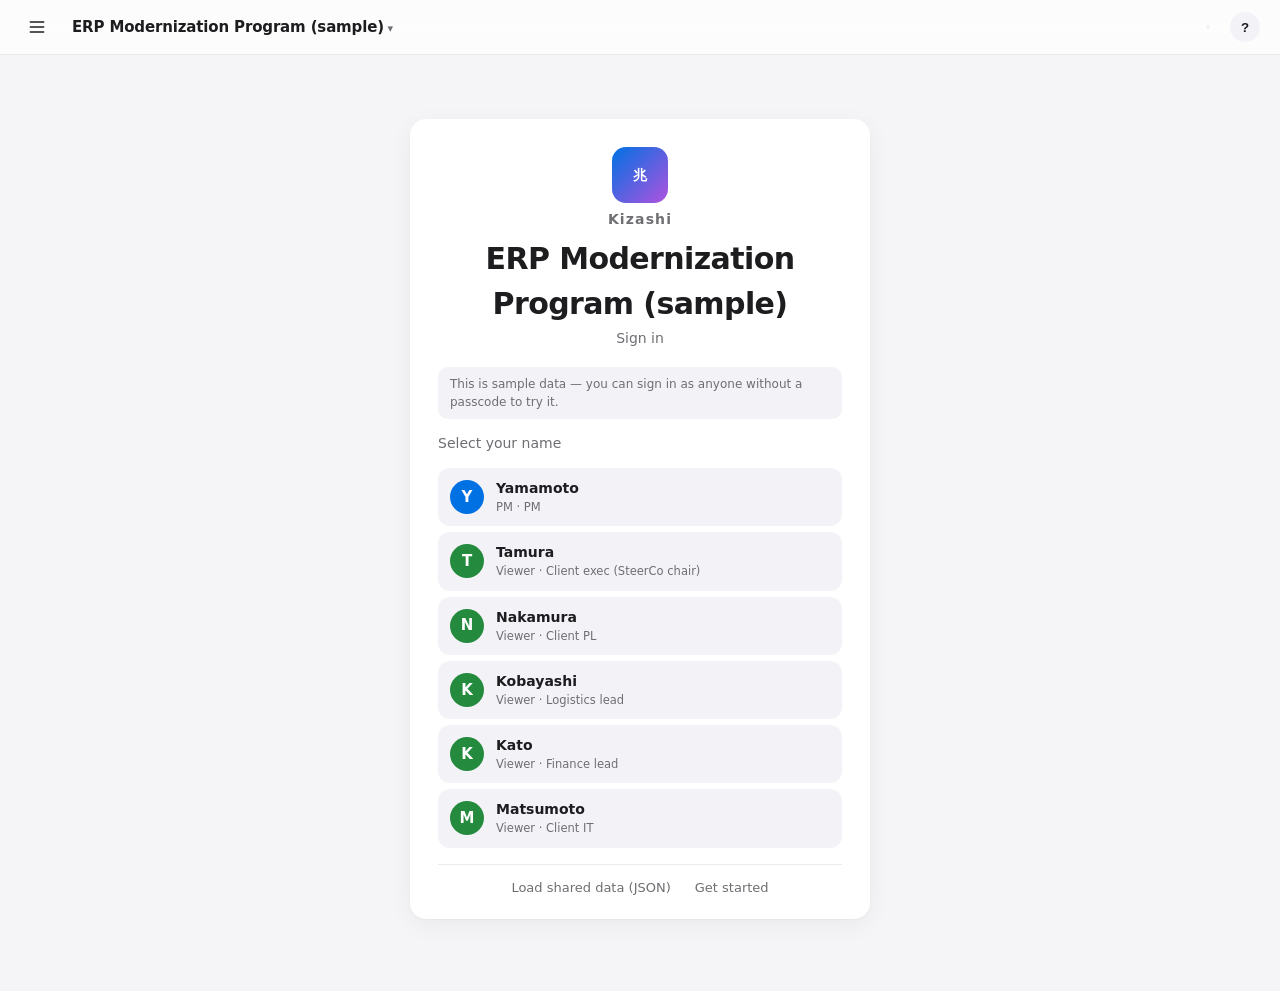
==== index.html @ efd5fbe1 "Initial commit: Kizashi PMO dashboard Single-file PMO tool for early warning, automated status repor" ====
<!doctype html>
<!-- SPDX-License-Identifier: AGPL-3.0-only | Copyright (C) 2026 0kaka | Commercial licensing: see COMMERCIAL.md -->
<html lang="ja">
<head>
<meta charset="utf-8">
<meta name="viewport" content="width=device-width,initial-scale=1">
<title>Kizashi</title>
<link rel="stylesheet" href="assets/app.css">
</head>
<body>
<header>
  <button class="nav-toggle" id="navToggle" aria-label="Menu" aria-pressed="false"><svg viewBox="0 0 24 24" aria-hidden="true"><path d="M4 6h16M4 12h16M4 18h16"/></svg></button>
  <button class="pj-switch" id="pjSwitch" title="">
    <h1 id="pjName">PMO</h1>
    <div class="sub" id="pjSub"></div>
  </button>
  <div class="right">
    <div id="meBox" class="me-box"></div>
    <label class="sub"><span id="scopeLbl"></span><select id="scopeSel"></select></label>
    <label class="sub"><span id="baseLbl"></span><input type="date" id="baseDate"></label>
    <div class="seg" id="langSeg"></div>
    <span id="saveInd" class="save-ind"></span>
    <span id="hdrRag"></span>
    <button class="help-btn" id="helpBtn" title="Help (?)">?</button>
  </div>
</header>
<nav id="tabs"></nav>
<main><div id="pageHead"></div><div id="view"></div></main>
<dialog id="wizard"></dialog>
<div class="toast" id="toast"></div>

<!-- file:// でも動くよう、通常の script で読み込む（順序依存） -->
<script src="js/i18n.js"></script>
<script src="js/core.js"></script>
<script src="js/workspace.js"></script>
<script src="js/sample.js"></script>
<script src="js/ui-common.js"></script>
<script src="js/help.js"></script>
<script src="js/ui-dashboard.js"></script>
<script src="js/ui-phases.js"></script>
<script src="js/ui-tasks.js"></script>
<script src="js/ui-meetings.js"></script>
<script src="js/ui-governance.js"></script>
<script src="js/ui-report.js"></script>
<script src="js/diagram.js"></script>
<script src="js/ui-org.js"></script>
<script src="js/ui-charts.js"></script>
<script src="js/ui-mine.js"></script>
<script src="js/ui-login.js"></script>
<script src="js/ui-wizard.js"></script>
<script src="js/app.js"></script>
</body>
</html>
---- assets/app.css ----
/* SPDX-License-Identifier: AGPL-3.0-only
   Copyright (C) 2026 0kaka
   Commercial licensing: see COMMERCIAL.md */
/* Apple の Human Interface Guidelines を手本にした配色・余白・動き */
:root{
  --bg:#f5f5f7; --panel:#ffffff; --text:#1d1d1f; --muted:#6e6e73; --line:rgba(0,0,0,.08); --soft:#f2f2f7;
  --accent:#0071e3; --accent-soft:rgba(0,113,227,.10); --violet:#af52de;
  --red:#ff3b30; --red-bg:rgba(255,59,48,.10); --amber:#c93400; --amber-bg:rgba(255,149,0,.14); --green:#248a3d; --green-bg:rgba(52,199,89,.14);
  --plan:#d2d2d7; --done:#a1a1a6;
  --glass:rgba(255,255,255,.72); --shadow:0 1px 2px rgba(0,0,0,.04),0 6px 24px rgba(0,0,0,.05); --shadow-hi:0 2px 6px rgba(0,0,0,.06),0 12px 32px rgba(0,0,0,.08);
  --ease:cubic-bezier(.2,.8,.2,1); --r:16px;
}
@media (prefers-color-scheme: dark){
  :root:not([data-theme="light"]){
    --bg:#000; --panel:#1c1c1e; --text:#f5f5f7; --muted:#98989d; --line:rgba(255,255,255,.10); --soft:#2c2c2e;
    --accent:#0a84ff; --accent-soft:rgba(10,132,255,.18); --violet:#bf5af2;
    --red:#ff453a; --red-bg:rgba(255,69,58,.16); --amber:#ff9f0a; --amber-bg:rgba(255,159,10,.16); --green:#30d158; --green-bg:rgba(48,209,88,.16);
    --plan:#3a3a3c; --done:#636366; --glass:rgba(28,28,30,.72); --shadow:0 1px 2px rgba(0,0,0,.4); --shadow-hi:0 8px 28px rgba(0,0,0,.5);
  }
}
:root[data-theme="dark"]{
  --bg:#000; --panel:#1c1c1e; --text:#f5f5f7; --muted:#98989d; --line:rgba(255,255,255,.10); --soft:#2c2c2e;
  --accent:#0a84ff; --accent-soft:rgba(10,132,255,.18); --violet:#bf5af2;
  --red:#ff453a; --red-bg:rgba(255,69,58,.16); --amber:#ff9f0a; --amber-bg:rgba(255,159,10,.16); --green:#30d158; --green-bg:rgba(48,209,88,.16);
  --plan:#3a3a3c; --done:#636366; --glass:rgba(28,28,30,.72); --shadow:0 1px 2px rgba(0,0,0,.4); --shadow-hi:0 8px 28px rgba(0,0,0,.5);
}
*{box-sizing:border-box}
html{-webkit-text-size-adjust:100%}
body{margin:0;background:var(--bg);color:var(--text);font:14px/1.5 -apple-system,BlinkMacSystemFont,"SF Pro Text","Hiragino Sans","Hiragino Kaku Gothic ProN","Yu Gothic UI","Segoe UI",system-ui,sans-serif;-webkit-font-smoothing:antialiased;
  display:grid;grid-template-columns:232px minmax(0,1fr);grid-template-rows:auto 1fr;min-height:100vh}
/* ヘッダー（すりガラス） */
header{grid-column:1/-1;position:sticky;top:0;z-index:20;background:var(--glass);-webkit-backdrop-filter:saturate(180%) blur(20px);backdrop-filter:saturate(180%) blur(20px);
  border-bottom:1px solid var(--line);padding:10px 20px;display:flex;flex-wrap:wrap;gap:8px 18px;align-items:center}
header h1{font-size:15px;margin:0;font-weight:600;letter-spacing:-.01em}
header .sub{color:var(--muted);font-size:12px}
header .right{margin-left:auto;display:flex;gap:10px;align-items:center;flex-wrap:wrap}
header label{display:flex;gap:6px;align-items:center}
#scopeSel{font-weight:600;max-width:220px}
.save-ind{font-size:12px;color:var(--muted);display:inline-flex;align-items:center;gap:6px;min-width:64px;transition:color .3s}
.save-ind .dot{width:7px;height:7px;border-radius:50%;background:var(--green);transition:transform .3s var(--ease)}
.save-ind.flash{color:var(--green)} .save-ind.flash .dot{transform:scale(1.6)}
/* サイドバー */
nav{position:sticky;top:57px;align-self:start;height:calc(100vh - 57px);overflow:auto;padding:16px 10px;display:flex;flex-direction:column;gap:2px}
nav button{display:flex;align-items:center;gap:10px;background:none;border:0;border-radius:10px;padding:8px 12px;color:var(--text);font:inherit;font-size:13.5px;cursor:pointer;text-align:left;transition:background .2s var(--ease),color .2s}
nav button:hover{background:var(--line)}
nav button.on{background:var(--accent);color:#fff;font-weight:600}
nav .ico{width:19px;height:19px;flex:none;fill:none;stroke:currentColor;stroke-width:1.7;stroke-linecap:round;stroke-linejoin:round;opacity:.85}
nav .lbl{flex:1}
nav .cnt{min-width:20px;padding:0 6px;border-radius:10px;background:var(--red);color:#fff;font-size:11px;font-weight:600;line-height:20px;text-align:center}
nav .cnt.warn{background:#ff9500}
nav button.on .cnt{background:rgba(255,255,255,.25)}
main{padding:8px 28px 48px;min-width:0;max-width:1320px}
/* 大見出し（今どこで何をしているか） */
#pageHead{padding:18px 0 14px}
.crumb{font-size:12px;color:var(--muted);display:flex;gap:6px;align-items:center;flex-wrap:wrap}
.crumb .sep{opacity:.5}
.large-title{font-size:30px;font-weight:700;letter-spacing:-.02em;margin:2px 0 2px}
.lead{margin:0;color:var(--muted);font-size:14px}
/* 動き：画面切替時だけ、上から順にふわっと出す */
@keyframes fadeUp{from{opacity:0;transform:translateY(10px)}to{opacity:1;transform:none}}
@keyframes growX{from{transform:scaleX(0)}to{transform:scaleX(1)}}
@keyframes pop{from{opacity:0;transform:scale(.92)}to{opacity:1;transform:none}}
#pageHead.animate>*{animation:fadeUp .45s var(--ease) both}
#pageHead.animate>*:nth-child(2){animation-delay:.03s} #pageHead.animate>*:nth-child(3){animation-delay:.06s}
#view.animate>*{animation:fadeUp .5s var(--ease) both}
#view.animate>*:nth-child(2){animation-delay:.06s} #view.animate>*:nth-child(3){animation-delay:.12s} #view.animate>*:nth-child(4){animation-delay:.18s}
#view.animate>*:nth-child(5){animation-delay:.24s} #view.animate>*:nth-child(n+6){animation-delay:.3s}
#view.animate .kpis>.card{animation:fadeUp .5s var(--ease) both}
#view.animate .kpis>.card:nth-child(2){animation-delay:.04s} #view.animate .kpis>.card:nth-child(3){animation-delay:.08s} #view.animate .kpis>.card:nth-child(4){animation-delay:.12s}
#view.animate .kpis>.card:nth-child(5){animation-delay:.16s} #view.animate .kpis>.card:nth-child(6){animation-delay:.2s} #view.animate .kpis>.card:nth-child(n+7){animation-delay:.24s}
#view.animate .track .ac,#view.animate .track .pl{transform-origin:left;animation:growX .9s var(--ease) both .15s}
@media (prefers-reduced-motion: reduce){*,*::before,*::after{animation:none!important;transition:none!important}}
/* 基本部品 */
.grid{display:grid;gap:16px}
.kpis{grid-template-columns:repeat(auto-fit,minmax(160px,1fr))}
.two{grid-template-columns:repeat(auto-fit,minmax(min(100%,420px),1fr))}
.card{background:var(--panel);border-radius:var(--r);padding:18px 20px;min-width:0;box-shadow:var(--shadow);transition:box-shadow .25s var(--ease),transform .25s var(--ease)}
.card h2{font-size:15px;margin:0 0 12px;font-weight:600;letter-spacing:-.01em}
.card h3{font-size:13px;margin:20px 0 8px;padding-top:14px;border-top:1px solid var(--line);font-weight:600}
.hint{font-weight:400;color:var(--muted);font-size:12px;margin-left:6px}
.small{font-size:12px}
.clickable{cursor:pointer} .clickable:hover{box-shadow:var(--shadow-hi);transform:translateY(-2px)}
.kpi .lbl{color:var(--muted);font-size:12px;font-weight:500}
.kpi .val{font-size:30px;font-weight:700;letter-spacing:-.02em;line-height:1.15;margin-top:6px;font-variant-numeric:tabular-nums}
.kpi .val small{font-size:14px;font-weight:500;color:var(--muted)}
.kpi .note{font-size:12px;color:var(--muted);margin-top:4px}
.banner{display:flex;align-items:center;gap:12px;flex-wrap:wrap;background:linear-gradient(135deg,var(--accent-soft),transparent);font-weight:500}
.banner .btn{margin-left:auto}
.rag{display:inline-flex;align-items:center;gap:6px;padding:3px 11px;border-radius:999px;font-weight:600;font-size:13px}
.rag::before{content:"";width:8px;height:8px;border-radius:50%;background:currentColor}
.rag.R{color:var(--red);background:var(--red-bg)} .rag.A{color:var(--amber);background:var(--amber-bg)} .rag.G{color:var(--green);background:var(--green-bg)}
.kpi .val .rag{font-size:20px;padding:5px 15px}
.sev{display:inline-block;padding:1px 8px;border-radius:6px;font-size:11.5px;font-weight:600;white-space:nowrap}
.sev.H{color:var(--red);background:var(--red-bg)} .sev.M{color:var(--amber);background:var(--amber-bg)} .sev.L{color:var(--muted);background:var(--soft)}
.tag{display:inline-block;padding:1px 8px;border-radius:6px;font-size:11px;background:var(--accent-soft);color:var(--accent);white-space:nowrap}
.tag.common{background:var(--soft);color:var(--muted)}
.gate{display:inline-block;padding:1px 8px;border-radius:6px;font-size:11px;font-weight:600;white-space:nowrap}
.gate.notyet{background:var(--soft);color:var(--muted)} .gate.review{background:var(--amber-bg);color:var(--amber)} .gate.approved{background:var(--green-bg);color:var(--green)}
.st{font-size:11px;font-weight:600} .st.planned{color:var(--accent)} .st.done{color:var(--green)} .st.cancelled{color:var(--muted);text-decoration:line-through}
.red{color:var(--red)} .amber{color:var(--amber)} .green{color:var(--green)} .muted{color:var(--muted)}
.link{color:var(--accent);cursor:pointer} .link:hover{text-decoration:underline}
.scroll-x{overflow-x:auto;max-width:100%}
table{border-collapse:collapse;width:100%;font-size:13px}
th,td{border-bottom:1px solid var(--line);padding:7px 8px;text-align:left;vertical-align:middle}
th{color:var(--muted);font-weight:500;font-size:12px;white-space:nowrap}
tr{transition:background .15s} tbody tr:hover,table tr:hover td{background:rgba(127,127,127,.04)}
td.num,th.num{text-align:right}
tr.sel td{background:var(--accent-soft)}
tr.row-contract td:first-child{box-shadow:inset 3px 0 0 var(--violet)}
td.cell-late input,td.cell-late select{border-color:var(--red);box-shadow:0 0 0 1px var(--red) inset}
input,select,textarea{font:inherit;color:var(--text);background:var(--panel);border:1px solid var(--line);border-radius:8px;padding:5px 8px;transition:border-color .15s,box-shadow .15s}
input:focus,select:focus,textarea:focus{outline:none;border-color:var(--accent);box-shadow:0 0 0 3px var(--accent-soft)}
textarea{width:100%;min-height:60px;resize:vertical}
.mono{font-family:ui-monospace,"SF Mono","Cascadia Mono",Consolas,monospace;font-size:12.5px;line-height:1.55}
table input,table select,table textarea{padding:4px 6px;font-size:13px;border-color:transparent;background:transparent}
table input:hover,table select:hover{border-color:var(--line)}
table input[type=date]{min-width:128px}
table input.w-s{min-width:84px} table input.w-xs{min-width:56px}
table input[type=checkbox]{width:auto}
.btn{font:inherit;font-size:13px;font-weight:500;padding:7px 14px;border-radius:980px;border:0;background:var(--soft);color:var(--text);cursor:pointer;white-space:nowrap;transition:transform .12s var(--ease),background .2s,filter .2s}
.btn:hover{filter:brightness(.96)} .btn:active{transform:scale(.97)} .btn:disabled{opacity:.4;cursor:default}
.btn.primary{background:var(--accent);color:#fff}
.btn.danger{color:var(--red)}
.btn.ghost{background:none;color:var(--muted);padding:3px 8px}
.chip{font:inherit;font-size:12px;border:1px dashed var(--muted);background:none;color:var(--text);border-radius:980px;padding:3px 10px;cursor:pointer;margin:2px}
.chip:hover{border-style:solid;border-color:var(--accent);color:var(--accent)}
.seg{display:inline-flex;background:var(--soft);border-radius:9px;padding:2px;gap:2px}
.seg button{font:inherit;font-size:12.5px;border:0;background:none;color:var(--text);padding:4px 12px;cursor:pointer;border-radius:7px;transition:background .2s,box-shadow .2s}
.seg button.on{background:var(--panel);box-shadow:0 1px 3px rgba(0,0,0,.12);font-weight:600}
.bar{display:flex;flex-wrap:wrap;gap:8px;align-items:center;margin-bottom:12px}
.bar .sp{flex:1}
.phase-row{display:grid;grid-template-columns:150px 1fr 140px;gap:12px;align-items:center;padding:8px 0;border-bottom:1px solid var(--line)}
.phase-row:last-child{border-bottom:0}
.phase-row .nm{font-weight:600;font-size:13px;min-width:0;overflow:hidden;text-overflow:ellipsis}
.phase-row .nm small{display:block;color:var(--muted);font-weight:400;font-size:11px}
.track{position:relative;height:10px;background:var(--soft);border-radius:5px;overflow:hidden}
.track.big{height:10px}
.track .pl{position:absolute;inset:0 auto 0 0;background:var(--plan);border-radius:5px}
.track .ac{position:absolute;top:0;bottom:0;left:0;border-radius:5px;background:var(--accent)}
.track .ac2{position:absolute;top:0;bottom:0;background:#ff9500;opacity:.6}
.readiness{margin-top:10px;display:grid;gap:6px}
.phase-row .fig{font-size:12px;text-align:right;white-space:nowrap;font-variant-numeric:tabular-nums}
.legend{display:flex;gap:14px;font-size:12px;color:var(--muted);flex-wrap:wrap;margin-top:10px}
.legend i{display:inline-block;width:10px;height:10px;border-radius:3px;margin-right:5px;vertical-align:-1px}
.legend i.dot-red{border-radius:50%;background:var(--red)}
.alert-list{list-style:none;margin:0;padding:0}
.alert-list li{display:flex;gap:10px;padding:10px 0;border-bottom:1px solid var(--line);align-items:flex-start}
.alert-list li:last-child{border-bottom:0}
.alert-list .t{font-weight:600}
.alert-list .d{color:var(--muted);font-size:12px}
.date-chip{min-width:54px;text-align:center;font-weight:700;font-size:15px;line-height:1.2;padding:6px;border-radius:10px;background:var(--accent-soft);color:var(--accent)}
.date-chip small{display:block;font-weight:500;font-size:11px}
.date-chip.done{background:var(--green-bg);color:var(--green)} .date-chip.cancelled{background:var(--soft);color:var(--muted)}
.phase-head .ph-title{display:flex;gap:10px;align-items:center;flex-wrap:wrap}
.phase-head .code{font-weight:800;font-size:20px;color:var(--accent)}
.ph-meta{display:flex;flex-wrap:wrap;gap:6px 24px;margin-top:8px;font-size:13px}
.ph-meta .muted{font-size:12px;margin-right:4px}
/* 会議 */
.mtg-layout{display:grid;grid-template-columns:minmax(280px,380px) 1fr;gap:16px;align-items:start}
.mlist{list-style:none;margin:0;padding:0;max-height:640px;overflow:auto}
.mlist li{display:flex;gap:10px;padding:9px;border-radius:12px;cursor:pointer;transition:background .2s}
.mlist li:hover{background:var(--soft)}
.mlist li.on{background:var(--accent-soft)}
.mlist .t{font-weight:600;font-size:13px}
.mlist .d{font-size:11.5px;color:var(--muted);margin:2px 0}
.mtg-detail{position:sticky;top:72px}
.steps{display:flex;gap:6px;flex-wrap:wrap;margin:6px 0 4px}
.steps span{font-size:12px;padding:4px 11px;border-radius:999px;background:var(--soft);color:var(--muted);transition:all .3s var(--ease)}
.steps span.ok{background:var(--green-bg);color:var(--green);font-weight:600}
.steps span.ok::after{content:" ✓"}
.req{color:var(--red);font-size:11px}
/* フォーム */
.form-grid{display:grid;grid-template-columns:repeat(auto-fit,minmax(200px,1fr));gap:12px 16px}
.form-grid.one{grid-template-columns:1fr}
.form-grid label,.lbl-block{display:flex;flex-direction:column;gap:5px;font-size:12px;color:var(--muted);font-weight:500}
.form-grid input,.form-grid select{font-size:14px;padding:7px 10px}
/* ガバナンス */
.gov-list{display:grid;gap:10px}
details.gov summary,details.card summary{cursor:pointer;display:flex;gap:10px;align-items:center;flex-wrap:wrap;list-style:none}
details summary::-webkit-details-marker{display:none}
details.gov summary::before,details.card summary::before{content:"›";color:var(--muted);font-size:18px;line-height:1;transition:transform .25s var(--ease)}
details[open] summary::before{transform:rotate(90deg)}
details[open]>*:not(summary){animation:fadeUp .35s var(--ease) both}
details.gov.agreed{box-shadow:inset 4px 0 0 var(--green),var(--shadow)} details.gov.draft{box-shadow:inset 4px 0 0 #ff9500,var(--shadow)}
.gstat{font-size:11px;font-weight:600;padding:1px 8px;border-radius:6px}
.gstat.agreed{background:var(--green-bg);color:var(--green)} .gstat.draft{background:var(--amber-bg);color:var(--amber)} .gstat.notset{background:var(--soft);color:var(--muted)}
pre.rule{white-space:pre-wrap;font:12.5px/1.6 ui-monospace,"SF Mono",Consolas,monospace;background:var(--soft);padding:12px;border-radius:10px;margin:10px 0 0}
.filename{display:flex;gap:8px;align-items:center;margin-top:12px;flex-wrap:wrap}
.filename code{flex:1;min-width:0;word-break:break-all;background:var(--soft);padding:9px 12px;border-radius:10px;font-size:13px}
/* 体制図（グラフ） */
.org-canvas{position:relative}
.lane{stroke:none} .lane-client{fill:var(--green-bg);opacity:.55} .lane-us{fill:var(--accent-soft);opacity:.6} .lane-vendor{fill:var(--amber-bg);opacity:.55} .lane-other{fill:var(--soft)}
.lane-name{font-size:12.5px;font-weight:700;letter-spacing:.04em}
.level-line{stroke:var(--line);stroke-dasharray:2 4}
.level-name{font-size:12px;font-weight:700;fill:var(--text)} .level-sub{font-size:10.5px;fill:var(--muted)}
.edge{fill:none;transition:opacity .25s var(--ease),stroke-width .2s}
.edge.report{stroke:var(--muted);stroke-width:1.6;opacity:.7}
.edge.peer{stroke:var(--violet);stroke-width:1.6;stroke-dasharray:5 4;opacity:.8}
.org-arrowhead{fill:var(--muted)}
.org-node{cursor:pointer;transition:opacity .25s var(--ease)}
.org-node .org-card{fill:var(--panel);stroke:var(--line);stroke-width:1;filter:drop-shadow(0 2px 6px rgba(0,0,0,.08));transition:stroke .2s,stroke-width .2s}
.org-node:hover .org-card{stroke:var(--accent);stroke-width:1.5}
.org-node.on .org-card{stroke:var(--accent);stroke-width:2.5}
.org-node.me .org-card{stroke:var(--violet);stroke-width:1.5}
.org-node.dim{opacity:.3}
.org-svg.hl .org-node:not(.rel){opacity:.22} .org-svg.hl .edge:not(.rel){opacity:.08} .org-svg.hl .edge.rel{opacity:1;stroke-width:2.4}
.org-ini{font-size:13px;font-weight:700;fill:#fff}
.org-name{font-size:13px;font-weight:600;fill:var(--text)}
.org-role{font-size:10.5px;fill:var(--muted)}
.org-access{font-size:10px;font-weight:700;fill:var(--muted)} .org-access.pm{fill:var(--accent)} .org-access.pmo{fill:var(--violet)} .org-access.lead{fill:var(--green)}
.load-bg{fill:var(--soft)} .load-fg{fill:var(--accent);transition:width .6s var(--ease)} .load-fg.heavy{fill:var(--red)}
.org-alert{fill:var(--red);stroke:var(--panel);stroke-width:2} .org-alert-n{fill:#fff;font-size:10.5px;font-weight:700}
.org-svg.anim .edge{animation:fadeUp .6s var(--ease) both .3s}
.missing{margin-top:12px;padding-top:10px;border-top:1px solid var(--line)}
.org-drawer{position:fixed;top:64px;right:16px;bottom:16px;width:min(360px,calc(100vw - 32px));overflow:auto;z-index:30;transform:translateX(calc(100% + 24px));transition:transform .4s var(--ease);pointer-events:none}
.org-drawer.open{transform:none;pointer-events:auto}
.org-drawer .card{box-shadow:var(--shadow-hi);min-height:100%}
.hold-list{list-style:none;margin:0;padding:0}
.hold-list li{display:flex;gap:8px;align-items:center;padding:7px 0;border-bottom:1px solid var(--line);font-size:13px}
.peers{max-height:160px;overflow:auto}
/* はじめかた */
dialog#wizard{border:0;border-radius:20px;padding:0;width:min(640px,calc(100vw - 32px));background:var(--panel);color:var(--text);box-shadow:0 24px 64px rgba(0,0,0,.25)}
dialog#wizard[open]{animation:pop .35s var(--ease)}
dialog::backdrop{background:rgba(0,0,0,.3);-webkit-backdrop-filter:blur(6px);backdrop-filter:blur(6px)}
.wz{padding:22px 24px}
.wz-head{display:flex;align-items:center} .wz-head h2{margin:0;font-size:20px;flex:1}
.wz-steps{display:flex;gap:6px;margin:14px 0 6px}
.wz-steps span{flex:1;font-size:12px;padding:6px 10px;border-radius:9px;background:var(--soft);color:var(--muted);transition:all .3s var(--ease)}
.wz-steps span.on{background:var(--accent);color:#fff;font-weight:600} .wz-steps span.ok{background:var(--green-bg);color:var(--green)}
.wz-body{min-height:260px;animation:fadeUp .35s var(--ease)}
.wz-foot{display:flex;gap:8px;align-items:center;margin-top:16px}
.wz-foot .sp{flex:1}
.tpl-grid{display:grid;grid-template-columns:repeat(auto-fit,minmax(130px,1fr));gap:8px}
.tpl{font:inherit;text-align:left;display:flex;flex-direction:column;gap:4px;padding:12px;border-radius:12px;border:2px solid var(--line);background:var(--panel);color:var(--text);cursor:pointer;transition:border-color .2s,transform .15s var(--ease)}
.tpl:hover{transform:translateY(-1px)} .tpl.on{border-color:var(--accent);background:var(--accent-soft)}
.tpl small{color:var(--muted);font-size:11px}
.wz-summary{display:grid;gap:8px;background:var(--soft);border-radius:12px;padding:12px 14px}
.wz-summary div{display:flex;flex-direction:column}
.wz-will{margin:12px 0 0;padding-left:20px;color:var(--text)}
.wz-will li{margin:3px 0}
/* SVG（ガント・推移） */
svg text{font-family:inherit}
.g-label{fill:var(--text);font-size:11px} .g-phase{fill:var(--muted);font-size:10px}
.g-tick{fill:var(--muted);font-size:11px} .g-grid{stroke:var(--line);stroke-width:1}
.g-band{fill:var(--soft);opacity:.6}
.g-track{fill:var(--plan);opacity:.55} .g-base{fill:none;stroke:var(--muted);stroke-dasharray:3 2;stroke-width:1}
.g-fill{fill:var(--accent)} .g-fill.H{fill:var(--red)} .g-fill.M{fill:#ff9500} .g-fill.done{fill:var(--done)}
.g-ms{fill:var(--accent)} .g-ms.H{fill:var(--red)} .g-ms.M{fill:#ff9500} .g-ms.done{fill:var(--done)}
.g-today{stroke:var(--red);stroke-width:1.5;stroke-dasharray:4 3}
.g-todaylbl{fill:var(--red);font-size:11px;font-weight:700}
.g-contract{stroke:var(--violet);stroke-width:2.5}
.c-line{fill:none;stroke:var(--accent);stroke-width:2.5;stroke-linejoin:round} .c-dot{fill:var(--accent)}
.c-ref{stroke:var(--muted);stroke-dasharray:4 3} .c-amber{stroke:#ff9500;stroke-dasharray:4 3} .c-red{stroke:var(--red);stroke-dasharray:4 3}
.c-lbl{fill:var(--muted);font-size:11px} .c-val{fill:var(--text);font-size:11px;font-weight:700}
/* レポート */
.report{background:var(--panel);border-radius:var(--r);box-shadow:var(--shadow);padding:28px 32px}
.report h1{font-size:22px;margin:0 0 10px;letter-spacing:-.01em}
.report h2{font-size:16px;margin:24px 0 8px;padding-left:10px;border-left:3px solid var(--accent)}
.report ul{margin:6px 0;padding-left:20px}
.report table{margin:6px 0}
.report p{margin:6px 0}
.empty{color:var(--muted);padding:14px 0}
.toast{position:fixed;bottom:24px;left:50%;transform:translate(-50%,12px);background:var(--glass);-webkit-backdrop-filter:blur(20px);backdrop-filter:blur(20px);color:var(--text);
  box-shadow:var(--shadow-hi);padding:10px 18px;border-radius:999px;font-size:13px;font-weight:500;opacity:0;transition:opacity .25s,transform .35s var(--ease);pointer-events:none;z-index:50}
.toast.on{opacity:1;transform:translate(-50%,0)}
.chk{display:inline-flex;gap:6px;align-items:center;font-size:13px}
/* ロール・自分の仕事 */
.me-sw select{font-weight:600}
input.ro,select.ro,textarea.ro{opacity:.75;cursor:not-allowed;border-color:transparent;background:transparent;box-shadow:none;-webkit-appearance:none;appearance:none}
.ro-note{font-size:12px;color:var(--muted);background:var(--soft);border-radius:10px;padding:8px 12px;margin-bottom:14px}
.hello{display:flex;align-items:center;gap:16px}
.avatar{width:52px;height:52px;border-radius:50%;background:linear-gradient(135deg,var(--accent),var(--violet));color:#fff;font-size:22px;font-weight:700;display:grid;place-items:center;flex:none}
.hello-name{font-size:20px;font-weight:700;letter-spacing:-.01em}
.hello-count{text-align:center;display:flex;flex-direction:column} .hello-count b{font-size:30px;line-height:1}
.todo-list{list-style:none;margin:0;padding:0}
.todo-list li{display:flex;gap:10px;align-items:center;padding:10px 8px;border-radius:10px;cursor:pointer;transition:background .2s}
.todo-list li:hover{background:var(--soft)} .todo-list li span:nth-child(2){flex:1} .todo-list .go{color:var(--muted);font-size:18px}
.prog{display:flex;align-items:center;gap:8px;min-width:180px} .prog span{font-size:12px;width:36px;text-align:right;font-variant-numeric:tabular-nums}
input.range{padding:0;accent-color:var(--accent);flex:1}
.phase-checks{display:flex;flex-direction:column;gap:4px;color:var(--text);font-weight:400}
table.matrix td.c,table.matrix th.c{text-align:center} table.matrix .me{background:var(--accent-soft)}
.mk.y{color:var(--green)} .mk.p{color:#ff9500} .mk.n{color:var(--muted)}
/* ログイン */
body.locked{grid-template-columns:1fr} body.locked nav{display:none} body.locked header .right label,body.locked #saveInd{display:none}
.login-wrap{min-height:calc(100vh - 140px);display:grid;place-items:center;padding:24px 0}
.card.login{width:min(460px,100%);padding:28px 28px 18px}
.login-logo{width:56px;height:56px;margin:0 auto 10px;border-radius:14px;background:linear-gradient(135deg,var(--accent),var(--violet));color:#fff;font-weight:800;display:grid;place-items:center;letter-spacing:.02em}
.people{display:grid;gap:6px;max-height:380px;overflow:auto}
.person{font:inherit;display:flex;align-items:center;gap:12px;padding:10px 12px;border-radius:12px;border:0;background:var(--soft);color:var(--text);cursor:pointer;text-align:left;transition:transform .15s var(--ease),background .2s}
.person:hover{background:var(--accent-soft);transform:translateY(-1px)}
.person .pn{flex:1;display:flex;flex-direction:column} .person .pn small{color:var(--muted);font-size:11.5px}
.avatar.sm{width:34px;height:34px;font-size:15px} .avatar.xs{width:24px;height:24px;font-size:12px}
.who{display:flex;align-items:center;gap:12px;margin-bottom:14px}
.lg-form{display:grid;gap:12px} .lg-form input{font-size:16px;padding:10px 12px}
.need{background:var(--amber-bg);color:var(--amber);padding:10px 12px;border-radius:10px;font-size:13px}
.login-foot{display:flex;justify-content:center;gap:8px;margin-top:16px;border-top:1px solid var(--line);padding-top:10px;flex-wrap:wrap}
.me-box{display:flex;align-items:center;gap:8px}
.me-name{display:flex;flex-direction:column;font-size:12.5px;font-weight:600;line-height:1.2} .me-name small{font-size:11px;color:var(--muted);font-weight:500}
.login-state{font-size:12px;margin-top:8px;padding:6px 10px;border-radius:8px;background:var(--soft);color:var(--muted)}
.login-state.set{background:var(--green-bg);color:var(--green)} .login-state.invited{background:var(--amber-bg);color:var(--amber)}
/* 図の切り替え・フロー */
.ov-bar{display:flex;gap:10px;align-items:flex-start;margin-bottom:14px;flex-wrap:wrap}
.ov-chips{display:flex;gap:6px;flex-wrap:wrap;flex:1;position:relative}
.ov{font:inherit;font-size:13px;display:inline-flex;align-items:center;gap:6px;padding:7px 14px;border-radius:980px;border:0;background:var(--panel);color:var(--text);box-shadow:var(--shadow);cursor:pointer;transition:transform .15s var(--ease),background .2s,color .2s}
.ov:hover{transform:translateY(-1px)} .ov.on{background:var(--accent);color:#fff;font-weight:600}
.ov .ov-i{opacity:.7;font-size:12px} .ov.add{background:none;box-shadow:none;border:1px dashed var(--muted);color:var(--muted)} .ov.members{background:var(--soft)} .ov.members.on{background:var(--accent)}
.pop{position:absolute;z-index:40;margin-top:40px;background:var(--panel);border-radius:14px;box-shadow:var(--shadow-hi);padding:6px;display:grid;min-width:280px;animation:pop .25s var(--ease)}
.pop button{font:inherit;text-align:left;border:0;background:none;color:var(--text);padding:10px 12px;border-radius:10px;cursor:pointer;display:flex;flex-direction:column;gap:2px;font-weight:600}
.pop button:hover{background:var(--soft)} .pop small{font-weight:400;color:var(--muted);font-size:11.5px}
.flow{display:flex;align-items:stretch;gap:0;overflow-x:auto;padding:6px 2px 12px}
.flow-step{flex:1 1 170px;min-width:150px;max-width:240px;background:var(--soft);border-radius:16px;padding:14px;cursor:pointer;border:2px solid transparent;transition:border-color .2s,transform .2s var(--ease),box-shadow .2s;display:flex;flex-direction:column;gap:8px}
.flow-step:hover{transform:translateY(-2px);box-shadow:var(--shadow-hi)} .flow-step.on{border-color:var(--accent);background:var(--panel)}
.flow.anim .flow-step{animation:fadeUp .5s var(--ease) both;animation-delay:var(--d)}
.flow-arrow{flex:0 0 34px;display:grid;place-items:center} .flow-arrow svg{width:28px;height:16px;fill:none;stroke:var(--muted);stroke-width:1.8;stroke-linecap:round;stroke-linejoin:round}
.flow-no{font-size:10.5px;font-weight:700;letter-spacing:.06em;color:var(--accent)} .flow-no.big{font-size:18px;width:32px;height:32px;border-radius:50%;background:var(--accent);color:#fff;display:grid;place-items:center;letter-spacing:0}
.flow-label{font-weight:700;font-size:14px;line-height:1.35}
.flow-people{display:flex;flex-direction:column;gap:5px}
.pchip{font:inherit;font-size:12.5px;display:flex;align-items:center;gap:7px;padding:5px 9px 5px 5px;border-radius:999px;border:0;background:var(--panel);color:var(--text);cursor:pointer;text-align:left;box-shadow:0 1px 2px rgba(0,0,0,.06);transition:box-shadow .2s}
.pchip:hover{box-shadow:0 0 0 2px var(--accent)} .pchip small{color:var(--muted);font-size:10.5px;margin-left:auto;padding-left:6px}
.pchip.empty{color:var(--muted);padding:5px 10px;cursor:default;background:transparent;border:1px dashed var(--plan);box-shadow:none}
.flow-note{font-size:11.5px;color:var(--muted);border-top:1px solid var(--line);padding-top:6px}
.login-dot{display:inline-block;width:9px;height:9px;border-radius:50%;background:var(--plan)} .login-dot.set{background:var(--green)} .login-dot.invited{background:#ff9500}
/* タスク：一覧・カンバン・Backlog */
.prio{display:inline-block;width:9px;height:9px;border-radius:50%;flex:none} .prio.H{background:var(--red)} .prio.M{background:#ff9500} .prio.L{background:var(--plan)}
.tname{display:flex;align-items:center;gap:6px} .ms{color:var(--accent)}
.carry{font-size:11px;font-weight:700;color:var(--violet);background:rgba(175,82,222,.12);border-radius:6px;padding:0 6px;white-space:nowrap}
.disp{font-size:11px;font-weight:600;border-radius:6px;padding:1px 7px;white-space:nowrap;margin-right:4px} .disp.hold{background:var(--amber-bg);color:var(--amber)} .disp.backlog{background:var(--soft);color:var(--muted)} .disp.dropped{background:var(--soft);color:var(--muted);text-decoration:line-through}
.disp-sel{font-size:12px;max-width:120px}
table.tasks tr.closed td{opacity:.55} table.tasks tr.held td:first-child{box-shadow:inset 3px 0 0 #ff9500}
.st-sel{font-weight:600} .st-active{color:var(--accent)} .st-check{color:var(--violet)} .st-approval{color:var(--amber)} .st-closed{color:var(--green)}
.btn.sm{padding:3px 10px;font-size:12px}
.kanban{display:grid;grid-template-columns:repeat(5,minmax(200px,1fr));gap:12px;overflow-x:auto;padding-bottom:6px}
.klane{background:var(--soft);border-radius:16px;padding:10px;min-height:320px;transition:background .2s,box-shadow .2s}
.klane.over{background:var(--accent-soft);box-shadow:inset 0 0 0 2px var(--accent)}
.klane header{display:flex;align-items:center;gap:8px;font-weight:700;font-size:13px;padding:4px 4px 10px}
.kdot{width:9px;height:9px;border-radius:50%} .kdot.todo{background:var(--plan)} .kdot.active{background:var(--accent)} .kdot.check{background:var(--violet)} .kdot.approval{background:#ff9500} .kdot.closed{background:var(--green)}
.kcount{margin-left:auto;font-size:12px;color:var(--muted);font-weight:600}
.klist{display:flex;flex-direction:column;gap:8px}
.kcard{background:var(--panel);border-radius:12px;padding:10px 11px;box-shadow:0 1px 2px rgba(0,0,0,.06),0 2px 8px rgba(0,0,0,.04);cursor:grab;transition:transform .15s var(--ease),box-shadow .2s;display:flex;flex-direction:column;gap:6px}
.kcard:hover{transform:translateY(-1px);box-shadow:var(--shadow-hi)} .kcard.dragging{opacity:.4} .kcard[draggable="false"]{cursor:default}
.kcard.sev-H{box-shadow:inset 3px 0 0 var(--red),0 1px 2px rgba(0,0,0,.06)} .kcard.sev-M{box-shadow:inset 3px 0 0 #ff9500,0 1px 2px rgba(0,0,0,.06)} .kcard.held{opacity:.8}
#view.animate .kcard{animation:fadeUp .4s var(--ease) both}
.kc-top{display:flex;align-items:center;gap:6px;font-size:11px} .kc-st{color:var(--muted);margin-left:auto}
.tag.k-study{background:rgba(175,82,222,.12);color:var(--violet)} .tag.k-dev{background:var(--accent-soft);color:var(--accent)} .tag.k-doc{background:var(--green-bg);color:var(--green)} .tag.k-general{background:var(--soft);color:var(--muted)}
.kc-name{font-weight:600;font-size:13px;line-height:1.35}
.kc-hold{font-size:11.5px;color:var(--amber);background:var(--amber-bg);border-radius:6px;padding:3px 6px}
.kc-foot{display:flex;align-items:center;gap:6px}
.kc-act{display:flex;justify-content:flex-end}
.kempty{font-size:12px;color:var(--muted);text-align:center;padding:16px 0}
.kquick{width:100%;font-size:13px;padding:8px 10px;border-radius:10px;border:1px dashed var(--plan);background:var(--panel)}
.seg button b{font-size:11px;background:var(--red);color:#fff;border-radius:8px;padding:0 5px;margin-left:2px}
/* ノード・辺エディタ（体制図・フロー共通） */
.dg-wrap{overflow:auto;max-width:100%;border-radius:12px}
.dg-wrap.editing{background-image:radial-gradient(var(--line) 1px,transparent 1px);background-size:16px 16px;outline:2px dashed var(--accent-soft);outline-offset:-2px}
svg.dg{display:block;margin:0 auto;touch-action:none;user-select:none}
.dg-edge .hit{fill:none;stroke:transparent;stroke-width:14}
.dg-edge .line{fill:none;transition:opacity .25s var(--ease),stroke-width .2s}
.dg-edge.report .line{stroke:var(--muted);stroke-width:1.7;opacity:.75}
.dg-edge.peer .line{stroke:var(--violet);stroke-width:1.6;stroke-dasharray:5 4;opacity:.85}
.dg-edge.flow .line{stroke:var(--accent);stroke-width:2;opacity:.85}
.dg-head.rep{fill:var(--muted)} .dg-head.flow{fill:var(--accent)}
.dg-elabel rect{fill:var(--panel);stroke:var(--line)} .dg-elabel text{font-size:11px;font-weight:600;fill:var(--text)}
.editing .dg-edge{cursor:pointer} .editing .dg-edge:hover .line{stroke-width:3.2;opacity:1}
.dg-node{transition:opacity .25s var(--ease)} .editing .dg-node{cursor:grab} .dg-node.dragging{cursor:grabbing;opacity:.85}
.dg-node.drop .org-card,.dg-node.drop .fnode{stroke:var(--green);stroke-width:3}
.dg-handle{fill:var(--panel);stroke:var(--accent);stroke-width:2;cursor:crosshair;transition:r .15s} .dg-handle:hover{r:9;fill:var(--accent)}
.dg-handle.peer{stroke:var(--violet)} .dg-handle.peer:hover{fill:var(--violet)}
svg.connecting{cursor:crosshair}
.dg-temp{fill:none;stroke:var(--accent);stroke-width:2;stroke-dasharray:4 4;pointer-events:none}
svg.dg.hl .dg-node:not(.rel){opacity:.22} svg.dg.hl .dg-edge:not(.rel){opacity:.1} svg.dg.hl .dg-edge.rel .line{stroke-width:2.6;opacity:1}
svg.dg.anim .dg-node .dg-body{animation:pop .5s var(--ease) both;animation-delay:var(--d);transform-box:fill-box;transform-origin:center}
svg.dg.anim .dg-edge{animation:fadeUp .6s var(--ease) both .3s}
.dg-node.on .org-card{stroke:var(--accent);stroke-width:2.5} .dg-node.me .org-card{stroke:var(--violet);stroke-width:1.5} .dg-node.dim{opacity:.3}
.dg-node:hover .org-card{stroke:var(--accent);stroke-width:1.5}
.dg-legend{fill:none;stroke-width:1.8} .dg-legend.rep{stroke:var(--muted)} .dg-legend.peer{stroke:var(--violet);stroke-dasharray:5 4}
.fnode{fill:var(--panel);stroke:var(--line);stroke-width:1.2;filter:drop-shadow(0 2px 6px rgba(0,0,0,.08));transition:stroke .2s}
.fnode.decision{stroke:var(--violet);stroke-width:2;stroke-dasharray:6 3} .fnode.end{stroke:var(--green);stroke-width:2}
.dg-node:hover .fnode{stroke:var(--accent)} .dg-node.on .fnode{stroke:var(--accent);stroke-width:3;stroke-dasharray:none}
.fhead{font-size:10.5px;font-weight:700;letter-spacing:.05em;fill:var(--accent)} .fhead.decision{fill:var(--violet)} .fhead.end{fill:var(--green)}
.flabel{font-size:13.5px;font-weight:700;fill:var(--text)}
.fchip{cursor:pointer} .fchip-bg{fill:var(--soft)} .fchip:hover .fchip-bg{fill:var(--accent-soft)}
.fchip-ini{font-size:9px;font-weight:700;fill:#fff} .fchip-name{font-size:11.5px;font-weight:600;fill:var(--text)} .fchip-role{font-size:10px;fill:var(--muted)}
.fchip-empty{fill:none;stroke:var(--plan);stroke-dasharray:4 3}
.dg-pop{position:fixed;z-index:60;background:var(--panel);border-radius:12px;box-shadow:var(--shadow-hi);padding:10px 12px;min-width:220px;animation:pop .2s var(--ease)}
.dg-pop .btn{margin-top:6px}
/* プロジェクト切り替え・ヘルプ */
.pj-switch{font:inherit;text-align:left;background:none;border:0;color:inherit;cursor:pointer;padding:4px 10px;margin-left:-10px;border-radius:10px;transition:background .2s}
.pj-switch:hover{background:var(--line)} .pj-switch h1::after{content:" ▾";font-size:11px;color:var(--muted)}
.ws-pop{position:fixed;z-index:70;width:min(360px,calc(100vw - 16px));max-height:70vh;display:flex;flex-direction:column;background:var(--panel);border-radius:16px;box-shadow:var(--shadow-hi);padding:12px;animation:pop .25s var(--ease)}
.ws-head{display:flex;justify-content:space-between;align-items:baseline;margin-bottom:8px}
.ws-search{width:100%;margin-bottom:8px}
.ws-list{overflow:auto;flex:1}
.ws-co{font-size:12px;font-weight:700;margin:8px 4px 2px} .ws-team{font-size:11.5px;color:var(--muted);margin:4px 4px 2px 14px}
.ws-item{display:flex;align-items:center;gap:8px;padding:8px 10px;margin-left:14px;border-radius:10px;cursor:pointer;transition:background .15s}
.ws-item:hover{background:var(--soft)} .ws-item.on{background:var(--accent-soft)}
.ws-main{flex:1;display:flex;flex-direction:column;min-width:0} .ws-main small{color:var(--muted);font-size:11px} .ws-main .tag{align-self:flex-start;margin:2px 0}
.ws-check{color:var(--accent);font-weight:700}
.ws-foot{display:flex;gap:8px;margin-top:10px;padding-top:10px;border-top:1px solid var(--line);flex-wrap:wrap}
.help-btn{width:30px;height:30px;border-radius:50%;border:0;background:var(--soft);color:var(--text);font-weight:700;cursor:pointer;transition:background .2s} .help-btn:hover{background:var(--accent);color:#fff}
.help-panel{position:fixed;top:64px;right:16px;bottom:16px;width:min(640px,calc(100vw - 32px));z-index:65;background:var(--panel);border-radius:18px;box-shadow:var(--shadow-hi);display:flex;flex-direction:column;transform:translateX(calc(100% + 24px));transition:transform .4s var(--ease)}
.help-panel.open{transform:none}
.help-head{display:flex;align-items:center;padding:14px 16px;border-bottom:1px solid var(--line)} .help-head b{font-size:16px}
.help-body{display:grid;grid-template-columns:200px 1fr;grid-template-rows:minmax(0,1fr);min-height:0;flex:1;overflow:hidden}
.help-toc{overflow-y:auto;min-height:0;padding:10px;border-right:1px solid var(--line);display:flex;flex-direction:column;gap:2px}
.help-toc button{font:inherit;font-size:12.5px;text-align:left;border:0;background:none;color:var(--text);padding:7px 10px;border-radius:8px;cursor:pointer}
.help-toc button:hover{background:var(--soft)} .help-toc button.on{background:var(--accent);color:#fff;font-weight:600}
.help-art{overflow-y:auto;min-height:0;box-shadow:none;border-radius:0;padding:18px 22px} .help-art h2{margin-top:0}
@media (max-width:700px){ .help-body{grid-template-columns:1fr} .help-toc{flex-direction:row;overflow-x:auto;border-right:0;border-bottom:1px solid var(--line)} .help-toc button{white-space:nowrap} }
@media print{ .help-panel,.ws-pop,.help-btn{display:none!important} }
/* v9：見たままが正しい表示（WYSIWYG）— 表は中身に合わせて広がり、長い文章はセル内で折り返す */
table select,table input:not([type=checkbox]):not([type=range]){field-sizing:content;width:auto;max-width:none}
table select{min-width:7em} table input[type=date]{min-width:9.5em} table input[type=number]{min-width:4.5em}
td{white-space:normal}
textarea.cellwrap{field-sizing:content;resize:none;overflow:hidden;min-height:0;width:100%;min-width:15em;max-width:26em;line-height:1.45;padding:4px 6px;white-space:pre-wrap;word-break:break-word;border-color:transparent;background:transparent}
textarea.cellwrap:hover{border-color:var(--line)} textarea.cellwrap:focus{background:var(--panel)}
.just-saved{animation:savedFlash 1.2s var(--ease)}
@keyframes savedFlash{0%{background:rgba(52,199,89,.28);box-shadow:inset 3px 0 0 var(--green)}100%{background:transparent;box-shadow:none}}
.ico-trash{width:16px;height:16px;fill:none;stroke:currentColor;stroke-width:1.8;stroke-linecap:round;stroke-linejoin:round;vertical-align:-3px}
.btn.del{color:var(--muted)} .btn.del:hover{color:var(--red);background:var(--red-bg)}
.info{display:inline-grid;place-items:center;width:16px;height:16px;margin-left:6px;border-radius:50%;border:1px solid var(--muted);background:none;color:var(--muted);font:600 10px/1 serif;font-style:italic;cursor:pointer;vertical-align:1px}
.info:hover{background:var(--accent);border-color:var(--accent);color:#fff}
.kcard{cursor:pointer}
.login-brand{text-align:center;font-weight:700;letter-spacing:.08em;color:var(--muted);margin:-4px 0 6px}
/* 左メニューの開閉 */
.nav-toggle{width:34px;height:34px;border-radius:10px;border:0;background:none;color:var(--text);cursor:pointer;display:grid;place-items:center;flex:none}
.nav-toggle:hover{background:var(--line)} .nav-toggle svg{width:20px;height:20px;fill:none;stroke:currentColor;stroke-width:1.8;stroke-linecap:round}
body{transition:grid-template-columns .3s var(--ease)}
body.nav-collapsed{grid-template-columns:68px minmax(0,1fr)}
body.nav-collapsed nav button{justify-content:center;padding:10px 0;position:relative}
body.nav-collapsed nav .lbl{display:none}
body.nav-collapsed nav .cnt{position:absolute;top:2px;right:6px;min-width:16px;line-height:16px;font-size:10px;padding:0 4px}
@media (max-width:900px){ body.nav-collapsed{grid-template-columns:1fr} body.nav-collapsed nav{display:none} }
/* 狭い画面：サイドバーを横スクロールのタブに */
@media (max-width:900px){
  body{grid-template-columns:1fr}
  nav{position:sticky;top:0;height:auto;flex-direction:row;overflow-x:auto;padding:8px 12px;background:var(--glass);-webkit-backdrop-filter:blur(20px);backdrop-filter:blur(20px);border-bottom:1px solid var(--line);z-index:15}
  header{position:static}
  nav button{white-space:nowrap;padding:6px 10px}
  main{padding:4px 16px 40px}
  .mtg-layout{grid-template-columns:1fr} .mlist{max-height:none} .mtg-detail{position:static}
  .large-title{font-size:26px}
}
@media (max-width:600px){
  .phase-row{grid-template-columns:100px 1fr}
  .phase-row .fig{grid-column:1/-1;text-align:left}
  .report{padding:18px}
  header .right{margin-left:0}
}
@media print{
  header,nav,#pageHead,.no-print,.toast{display:none!important}
  body{display:block;background:#fff;color:#000}
  main{padding:0;max-width:none}
  .report{box-shadow:none;padding:0}
}
.form-grid label.chk,.lbl-block label.chk{flex-direction:row;align-items:center;gap:8px;font-size:13px;color:var(--text);font-weight:400}
table.tasks select{min-width:96px} table.tasks .st-sel{min-width:110px} table.tasks .disp-sel{min-width:96px}
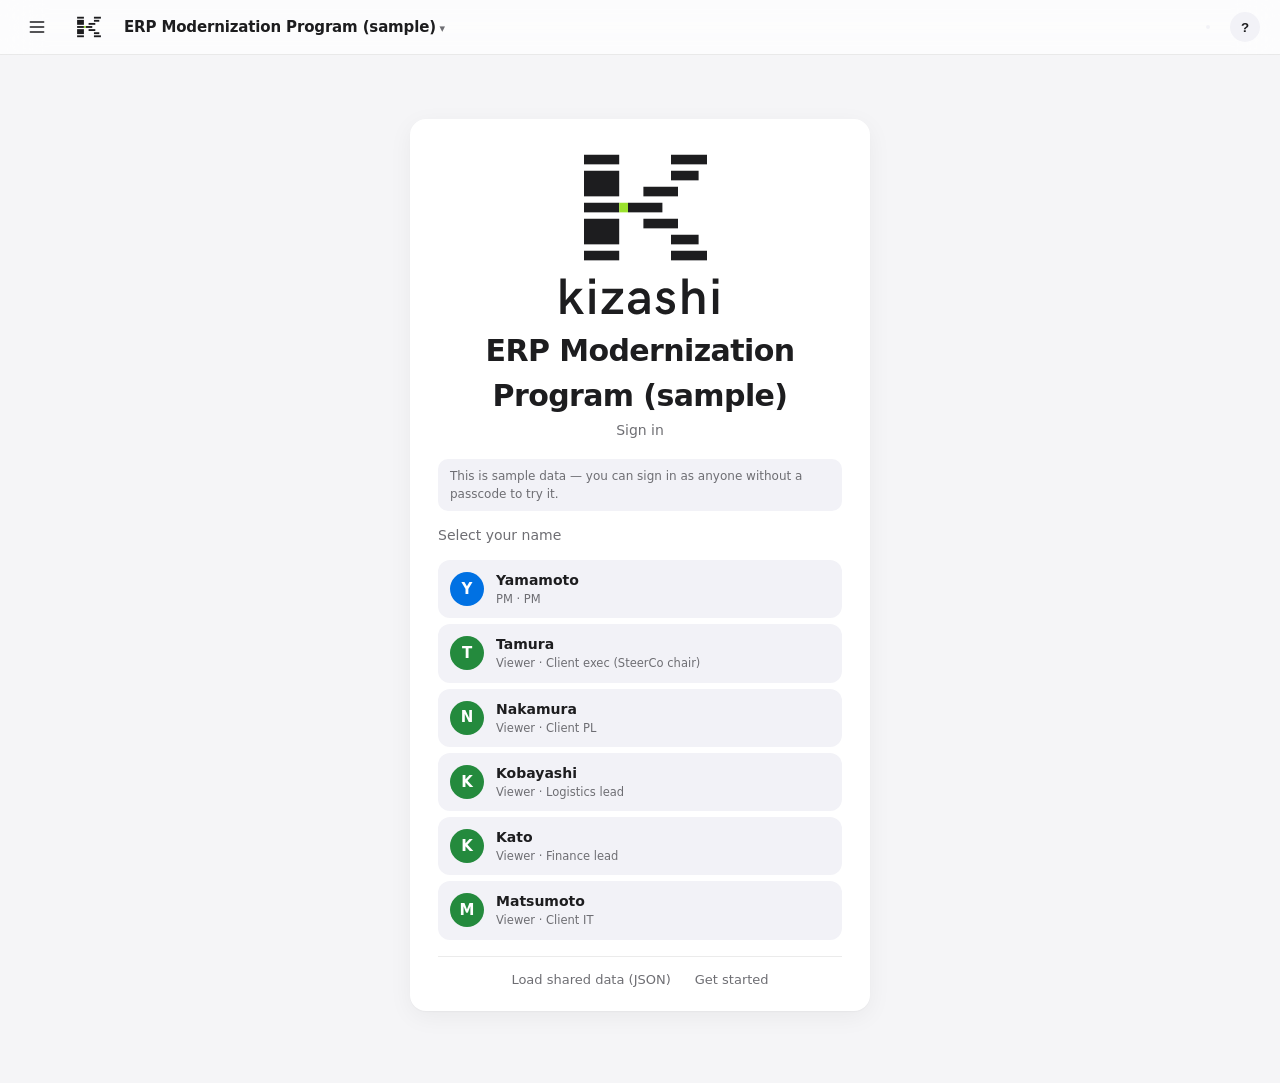
==== commit 03d3c69e: "Add Kizashi logo, favicon and GitHub Pages setup - Clean vector logo set in assets/brand (light/dark" ====
--- a/index.html
+++ b/index.html
@@ -5,11 +5,13 @@
 <meta charset="utf-8">
 <meta name="viewport" content="width=device-width,initial-scale=1">
 <title>Kizashi</title>
+<link rel="icon" type="image/svg+xml" href="[data-uri]">
 <link rel="stylesheet" href="assets/app.css">
 </head>
 <body>
 <header>
   <button class="nav-toggle" id="navToggle" aria-label="Menu" aria-pressed="false"><svg viewBox="0 0 24 24" aria-hidden="true"><path d="M4 6h16M4 12h16M4 18h16"/></svg></button>
+  <span class="brand-home" id="brandHome" title="Kizashi"></span>
   <button class="pj-switch" id="pjSwitch" title="">
     <h1 id="pjName">PMO</h1>
     <div class="sub" id="pjSub"></div>
@@ -34,6 +36,7 @@
 <script src="js/core.js"></script>
 <script src="js/workspace.js"></script>
 <script src="js/sample.js"></script>
+<script src="js/brand.js"></script>
 <script src="js/ui-common.js"></script>
 <script src="js/help.js"></script>
 <script src="js/ui-dashboard.js"></script>
--- a/assets/app.css
+++ b/assets/app.css
@@ -284,7 +284,7 @@
 body.locked{grid-template-columns:1fr} body.locked nav{display:none} body.locked header .right label,body.locked #saveInd{display:none}
 .login-wrap{min-height:calc(100vh - 140px);display:grid;place-items:center;padding:24px 0}
 .card.login{width:min(460px,100%);padding:28px 28px 18px}
-.login-logo{width:56px;height:56px;margin:0 auto 10px;border-radius:14px;background:linear-gradient(135deg,var(--accent),var(--violet));color:#fff;font-weight:800;display:grid;place-items:center;letter-spacing:.02em}
+.login-logo{width:180px;margin:0 auto 6px;color:var(--text)} .login-logo .brand-svg{width:100%;height:auto;display:block}
 .people{display:grid;gap:6px;max-height:380px;overflow:auto}
 .person{font:inherit;display:flex;align-items:center;gap:12px;padding:10px 12px;border-radius:12px;border:0;background:var(--soft);color:var(--text);cursor:pointer;text-align:left;transition:transform .15s var(--ease),background .2s}
 .person:hover{background:var(--accent-soft);transform:translateY(-1px)}
@@ -430,6 +430,9 @@
 body.nav-collapsed nav .lbl{display:none}
 body.nav-collapsed nav .cnt{position:absolute;top:2px;right:6px;min-width:16px;line-height:16px;font-size:10px;padding:0 4px}
 @media (max-width:900px){ body.nav-collapsed{grid-template-columns:1fr} body.nav-collapsed nav{display:none} }
+/* ロゴ */
+.brand-home{width:34px;height:34px;flex:none;display:grid;place-items:center;color:var(--text);cursor:pointer;border-radius:10px;transition:background .2s}
+.brand-home:hover{background:var(--line)} .brand-home .brand-svg{width:30px;height:30px;display:block}
 /* 狭い画面：サイドバーを横スクロールのタブに */
 @media (max-width:900px){
   body{grid-template-columns:1fr}
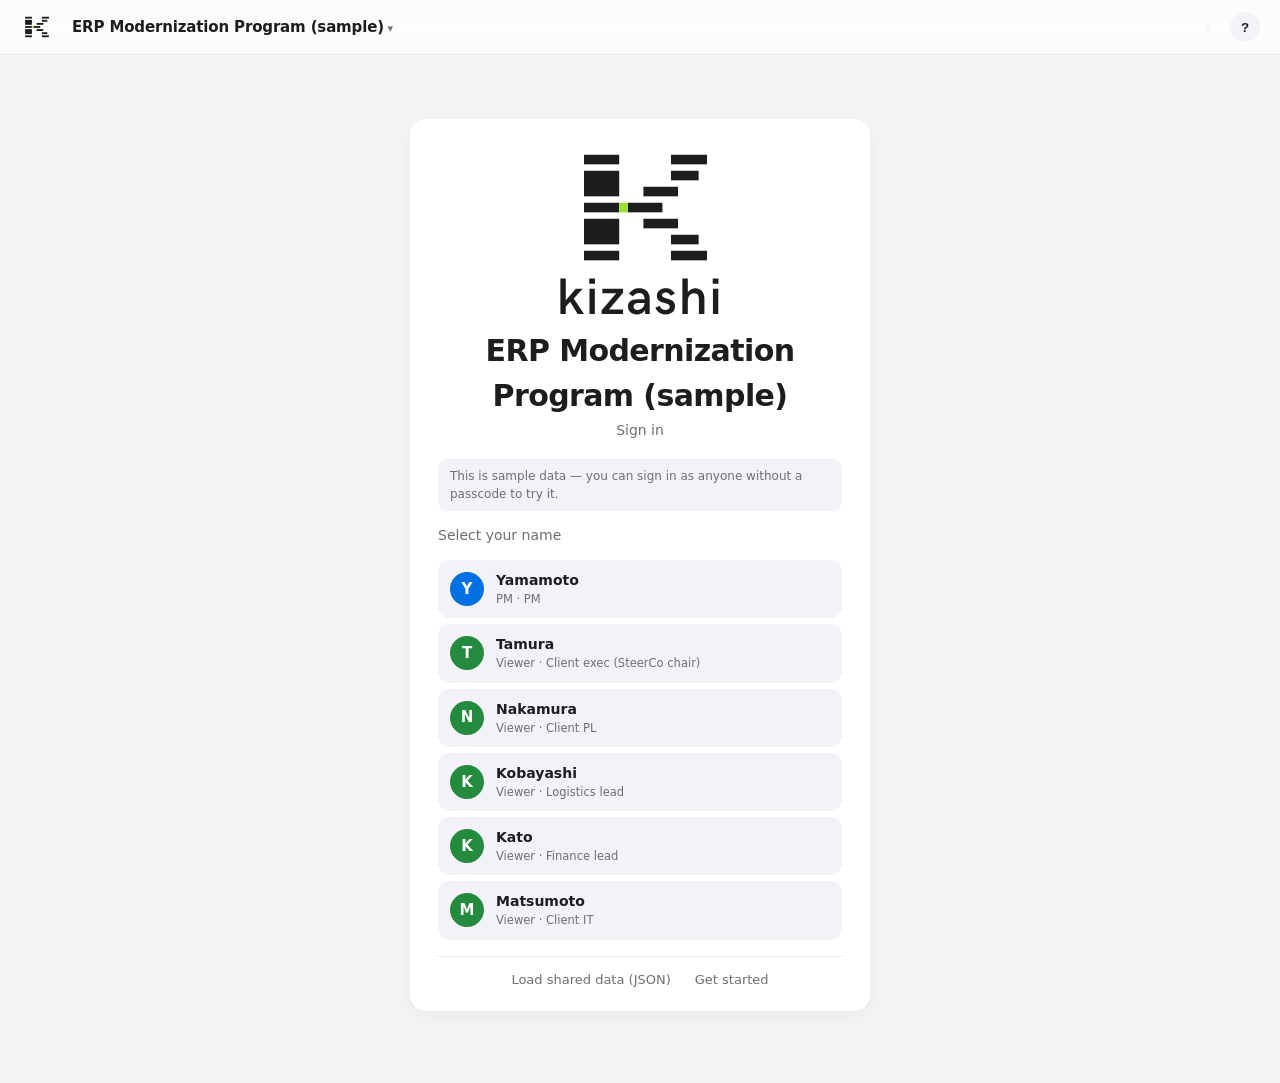
==== commit 3d610caa: "Add cloud sharing: encrypted link-based team sync - Cloudflare Worker + Durable Object sync server (" ====
--- a/index.html
+++ b/index.html
@@ -17,6 +17,7 @@
     <div class="sub" id="pjSub"></div>
   </button>
   <div class="right">
+    <button class="gs-btn" id="gsBtn" title="Search (/)"><svg viewBox="0 0 24 24" aria-hidden="true"><path d="M10.5 4a6.5 6.5 0 1 0 0 13 6.5 6.5 0 0 0 0-13zM15.5 15.5L20 20"/></svg><span id="gsLbl"></span><kbd>/</kbd></button>
     <div id="meBox" class="me-box"></div>
     <label class="sub"><span id="scopeLbl"></span><select id="scopeSel"></select></label>
     <label class="sub"><span id="baseLbl"></span><input type="date" id="baseDate"></label>
@@ -42,6 +43,11 @@
 <script src="js/ui-dashboard.js"></script>
 <script src="js/ui-phases.js"></script>
 <script src="js/ui-tasks.js"></script>
+<script src="js/ui-approvals.js"></script>
+<script src="js/ui-raid.js"></script>
+<script src="js/ui-search.js"></script>
+<script src="js/merge.js"></script>
+<script src="js/cloud.js"></script>
 <script src="js/ui-meetings.js"></script>
 <script src="js/ui-governance.js"></script>
 <script src="js/ui-report.js"></script>
--- a/assets/app.css
+++ b/assets/app.css
@@ -263,6 +263,18 @@
 .toast{position:fixed;bottom:24px;left:50%;transform:translate(-50%,12px);background:var(--glass);-webkit-backdrop-filter:blur(20px);backdrop-filter:blur(20px);color:var(--text);
   box-shadow:var(--shadow-hi);padding:10px 18px;border-radius:999px;font-size:13px;font-weight:500;opacity:0;transition:opacity .25s,transform .35s var(--ease);pointer-events:none;z-index:50}
 .toast.on{opacity:1;transform:translate(-50%,0)}
+.toast.act{pointer-events:auto;display:flex;gap:14px;align-items:center}
+.toast.act button{font:inherit;font-weight:600;border:0;background:none;color:var(--accent);cursor:pointer;padding:2px 4px}
+/* 承認（まとめて承認） */
+.ap-bar{position:sticky;top:57px;z-index:3;background:var(--panel);padding:6px 0;flex-wrap:wrap}
+.ap-table td:first-child,.ap-table th:first-child{width:28px}
+.ap-table input[type=checkbox]{width:18px;height:18px;cursor:pointer}
+.ap-table tr[data-aprow]{cursor:pointer;transition:background .2s}
+.ap-table tr.ap-on{background:var(--accent-soft)}
+.ap-title{font-weight:500;white-space:normal}
+.tag.ap-raid{background:rgba(255,149,0,.14);color:#c25e00} .tag.ap-crs{background:rgba(175,82,222,.14);color:#8e44ad}
+.returned{font-size:12px;color:#c25e00;background:rgba(255,149,0,.1);border-radius:6px;padding:3px 8px;margin-top:4px;white-space:normal}
+.klane header .btn{margin-left:auto}
 .chk{display:inline-flex;gap:6px;align-items:center;font-size:13px}
 /* ロール・自分の仕事 */
 .me-sw select{font-weight:600}
@@ -457,3 +469,75 @@
 }
 .form-grid label.chk,.lbl-block label.chk{flex-direction:row;align-items:center;gap:8px;font-size:13px;color:var(--text);font-weight:400}
 table.tasks select{min-width:96px} table.tasks .st-sel{min-width:110px} table.tasks .disp-sel{min-width:96px}
+.ap-table .nowrap{white-space:nowrap}
+/* 課題：詳細画面・構造図・傾向・検索 */
+.link-btn{font:inherit;border:0;background:none;color:var(--accent);cursor:pointer;padding:0;font-weight:600;text-align:left}
+.link-btn:hover{text-decoration:underline}
+.rd-sub{display:flex;flex-wrap:wrap;gap:8px;margin-top:2px}
+.dec-flag{display:inline-block;font-size:11px;font-weight:600;color:#fff;background:var(--violet);border-radius:6px;padding:1px 7px;white-space:nowrap}
+.cnt-inline{font-size:11px;background:var(--violet);color:#fff;border-radius:8px;padding:0 6px}
+.rd-head{margin-bottom:14px}
+.rd-chips{display:flex;flex-wrap:wrap;gap:8px;align-items:center;margin-bottom:8px}
+.rd-id{font-weight:700;font-size:15px;background:var(--soft);border-radius:8px;padding:2px 10px}
+textarea.rd-title{width:100%;font-size:20px;font-weight:600;border:1px solid transparent;background:transparent;resize:vertical;padding:4px 6px;border-radius:8px}
+textarea.rd-title:hover,textarea.rd-title:focus{border-color:var(--line);background:var(--panel)}
+.rd-alerts{display:flex;flex-direction:column;gap:4px;margin-top:6px;font-size:13px}
+.rd-grid{display:grid;grid-template-columns:minmax(0,1.6fr) minmax(280px,1fr);gap:14px}
+.rd-main,.rd-side{display:flex;flex-direction:column;gap:14px;min-width:0}
+@media (max-width:900px){.rd-grid{grid-template-columns:1fr}}
+.dec-card{border:1.5px solid var(--violet)}
+.rd-person{font-weight:600;padding:4px 0}
+.chips{display:flex;flex-wrap:wrap;gap:6px;align-items:center;margin:4px 0}
+.chip{display:inline-flex;align-items:center;gap:4px;font:inherit;font-size:12px;border:1px solid var(--line);background:var(--panel);border-radius:999px;padding:2px 9px;cursor:pointer}
+.chip.on{background:var(--accent-soft);border-color:transparent;color:var(--text);cursor:default}
+.chip button{border:0;background:none;cursor:pointer;color:var(--muted);padding:0 0 0 2px;font-size:11px}
+.mini-list{list-style:none;padding:0;margin:6px 0;display:flex;flex-direction:column;gap:6px;font-size:13px}
+.rd-comment{display:flex;gap:8px;align-items:flex-end;margin-bottom:12px} .rd-comment textarea{flex:1}
+.timeline{list-style:none;padding:0 0 0 14px;margin:0;border-left:2px solid var(--line);display:flex;flex-direction:column;gap:10px}
+.timeline li{position:relative} .timeline li::before{content:'';position:absolute;left:-20px;top:6px;width:10px;height:10px;border-radius:50%;background:var(--line)}
+.timeline li.cm::before{background:var(--accent)}
+.tl-meta{font-size:11px;color:var(--muted)} .tl-text{font-size:13px}
+.cm-bubble{position:relative;background:var(--soft);border-radius:12px;padding:8px 34px 8px 12px;font-size:13px;margin-top:2px;white-space:normal}
+.cm-bubble .btn{position:absolute;top:4px;right:4px}
+.iss-card{fill:var(--panel);stroke:var(--line);stroke-width:1}
+.dg-node:hover .iss-card,.dg-node.on .iss-card{stroke:var(--accent);stroke-width:2}
+.iss-node.sev-H .iss-card{stroke:var(--red);stroke-width:2} .iss-node.st-closed{opacity:.55}
+.iss-bar{fill:var(--muted)} .iss-bar.imp-H{fill:var(--red)} .iss-bar.imp-M{fill:var(--amber)} .iss-bar.imp-L{fill:var(--green)}
+.iss-fo{padding:8px 10px 8px 14px;font-size:12px;line-height:1.4;color:var(--text);height:100%;box-sizing:border-box;display:flex;flex-direction:column;gap:4px}
+.iss-top{display:flex;gap:6px;align-items:center} .iss-top .iss-st{margin-left:auto;color:var(--muted);font-size:11px}
+.iss-title{font-weight:600;font-size:12.5px;word-break:break-word}
+.iss-meta{color:var(--muted);font-size:11px;margin-top:auto}
+.imp-dot{display:inline-block;width:10px;height:10px;border-radius:3px;background:var(--red)}
+table.heatmap td.heat{width:30%;height:74px;vertical-align:top;border-radius:8px;text-align:left}
+table.heatmap td.heat b{font-size:18px} table.heatmap td.heat div{display:flex;flex-wrap:wrap;gap:4px;margin-top:4px}
+.heat.h0,.heat.h1{background:rgba(52,199,89,.12)} .heat.h2{background:rgba(255,204,0,.18)} .heat.h3{background:rgba(255,149,0,.22)} .heat.h4{background:rgba(255,59,48,.24)}
+.trend-svg{width:100%;height:auto;max-width:560px}
+.tr-open{fill:none;stroke:var(--accent);stroke-width:2.2} .tr-dot{fill:var(--accent)} .tr-added{fill:var(--plan)}
+.tr-n{font-size:11px;font-weight:600;fill:var(--text)} .tr-x{font-size:10px;fill:var(--muted)}
+.cat-bar{display:grid;grid-template-columns:110px 1fr 28px;gap:8px;align-items:center;font-size:13px;margin:6px 0}
+.cat-bar div{background:var(--soft);border-radius:6px;height:10px;overflow:hidden} .cat-bar i{display:block;height:100%;background:var(--accent);border-radius:6px}
+.kc-issues{display:flex;flex-wrap:wrap;gap:4px;margin:4px 0}
+.iss-badge{font:inherit;font-size:11px;font-weight:600;border:0;border-radius:6px;padding:1px 7px;cursor:pointer;background:rgba(255,149,0,.15);color:#c25e00}
+.iss-badge.imp-H{background:rgba(255,59,48,.14);color:var(--red)}
+.gs-btn{display:inline-flex;align-items:center;gap:6px;font:inherit;font-size:12.5px;color:var(--muted);background:var(--soft);border:0;border-radius:9px;padding:5px 10px;cursor:pointer}
+.gs-btn svg{width:15px;height:15px;fill:none;stroke:currentColor;stroke-width:2;stroke-linecap:round}
+.gs-btn kbd{font:inherit;font-size:11px;border:1px solid var(--line);border-radius:5px;padding:0 5px}
+body.locked .gs-btn{display:none}
+/* ログイン画面ではメニューを使わない（開閉ボタンを出さず、閉じた状態の設定が残っていても1列のまま） */
+body.locked .nav-toggle{display:none} body.locked.nav-collapsed{grid-template-columns:1fr}
+.gs-pop{position:fixed;top:72px;left:50%;transform:translateX(-50%);width:min(640px,calc(100vw - 32px));max-height:70vh;display:flex;flex-direction:column;background:var(--panel);border-radius:16px;box-shadow:var(--shadow-hi);z-index:70;animation:pop .2s var(--ease);overflow:hidden}
+.gs-input{font:inherit;font-size:16px;border:0;border-bottom:1px solid var(--line);padding:14px 18px;background:transparent;color:var(--text);outline:none}
+.gs-list{overflow:auto;padding:6px}
+.gs-item{display:flex;gap:10px;align-items:flex-start;width:100%;text-align:left;font:inherit;border:0;background:none;border-radius:10px;padding:8px 10px;cursor:pointer;color:var(--text)}
+.gs-item.on,.gs-item:hover{background:var(--accent-soft)}
+.gs-main{display:flex;flex-direction:column;min-width:0} .gs-main small{color:var(--muted);font-size:12px;white-space:normal}
+.gs-foot{padding:8px 14px;border-top:1px solid var(--line)}
+.rd-side select,.rd-side label,.rd-main label{max-width:100%;min-width:0} .rd-side .card{min-width:0;overflow-wrap:anywhere}
+/* クラウド共有 */
+.save-ind.cloud .dot{background:var(--accent)} .save-ind.offline{color:var(--amber)} .save-ind.offline .dot{background:var(--amber)}
+.cloud-card h2{display:flex;align-items:center;gap:6px;flex-wrap:wrap}
+.cloud-steps{margin:6px 0 8px;padding-left:20px;font-size:13px;display:flex;flex-direction:column;gap:4px}
+.cloud-state{display:flex;gap:10px;align-items:center;flex-wrap:wrap}
+.pill{display:inline-block;font-size:12px;font-weight:600;border-radius:999px;padding:2px 10px;background:var(--soft)} .pill.ok{background:rgba(52,199,89,.15);color:#1f8a3b}
+.cloud-link{display:flex;gap:8px;margin-top:4px} .cloud-link input{flex:1;min-width:0;font-family:ui-monospace,monospace;font-size:12px}
+.cloud-adv summary{cursor:pointer;font-size:13px;color:var(--muted)} .cloud-adv input{width:100%;margin-top:6px}
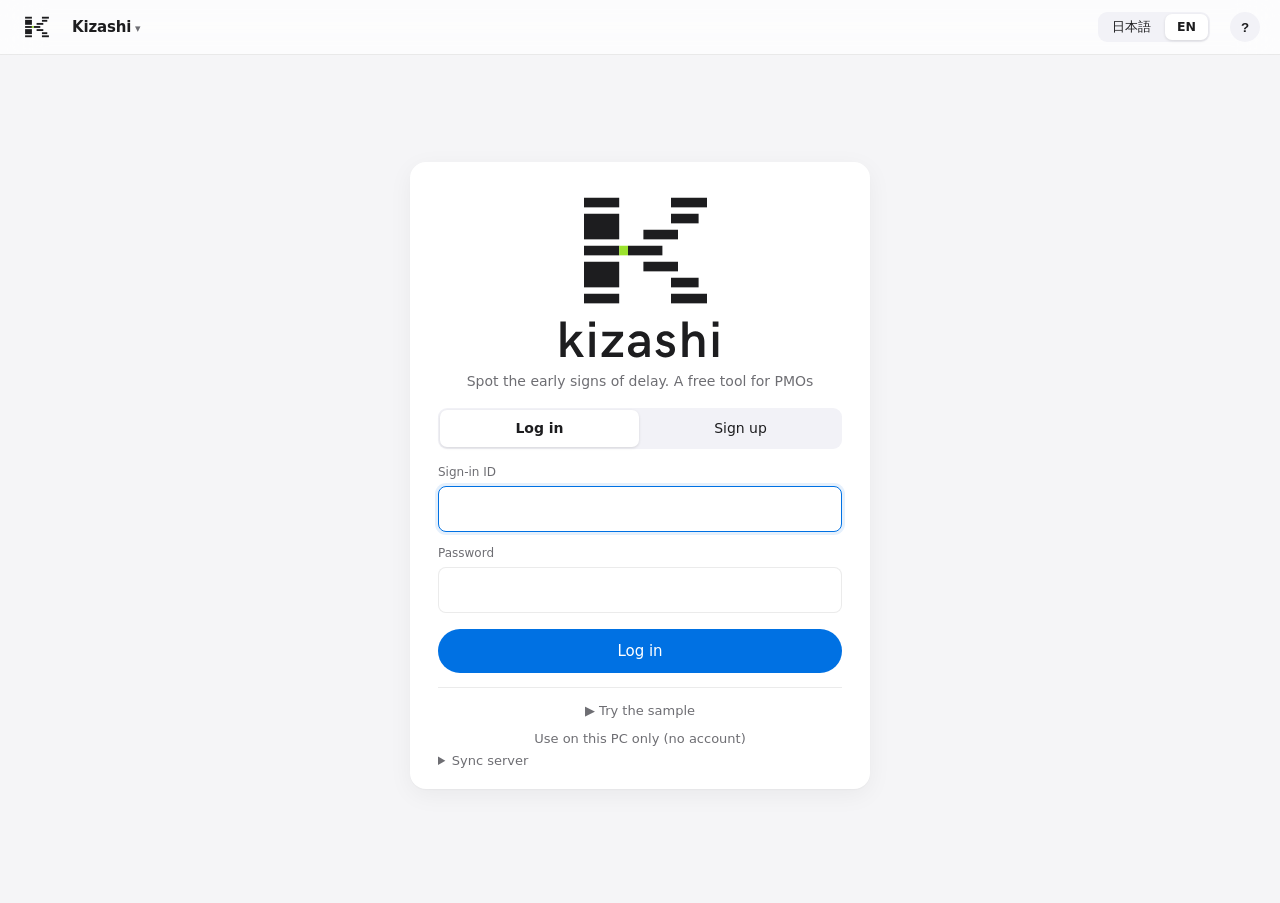
==== commit 0b00c6bf: "Accounts: first screen with log in / sign up, project list, join by code - Server: Directory Durable" ====
--- a/index.html
+++ b/index.html
@@ -48,6 +48,7 @@
 <script src="js/ui-search.js"></script>
 <script src="js/merge.js"></script>
 <script src="js/cloud.js"></script>
+<script src="js/account.js"></script>
 <script src="js/ui-meetings.js"></script>
 <script src="js/ui-governance.js"></script>
 <script src="js/ui-report.js"></script>
--- a/assets/app.css
+++ b/assets/app.css
@@ -541,3 +541,13 @@
 .pill{display:inline-block;font-size:12px;font-weight:600;border-radius:999px;padding:2px 10px;background:var(--soft)} .pill.ok{background:rgba(52,199,89,.15);color:#1f8a3b}
 .cloud-link{display:flex;gap:8px;margin-top:4px} .cloud-link input{flex:1;min-width:0;font-family:ui-monospace,monospace;font-size:12px}
 .cloud-adv summary{cursor:pointer;font-size:13px;color:var(--muted)} .cloud-adv input{width:100%;margin-top:6px}
+/* 最初の画面（ログイン／新規登録）とプロジェクトの選択 */
+.start-seg{display:flex;margin:4px 0 14px} .start-seg button{flex:1;padding:8px 0;font-size:14px}
+.start-go{width:100%;justify-content:center;padding:11px 0;font-size:15px;margin-top:4px}
+.start-alt{display:flex;flex-direction:column;align-items:center;gap:2px;margin-top:14px;border-top:1px solid var(--line);padding-top:10px}
+.login-logo.small{width:120px}
+.pk-list{display:flex;flex-direction:column;gap:8px;margin-top:14px}
+.pk-item{display:flex;gap:12px;align-items:center;width:100%;text-align:left;font:inherit;border:1px solid var(--line);background:var(--panel);border-radius:12px;padding:10px 14px;cursor:pointer;color:var(--text);transition:background .2s,border-color .2s}
+.pk-item:hover{border-color:var(--accent);background:var(--accent-soft)} .pk-item:disabled{opacity:.6}
+.pk-ico{font-size:18px} .pk-main{flex:1;display:flex;flex-direction:column;min-width:0} .pk-main small{color:var(--muted);font-size:12px}
+.join-card{border:1.5px solid var(--accent);margin:12px 0;display:flex;flex-direction:column;gap:6px}
